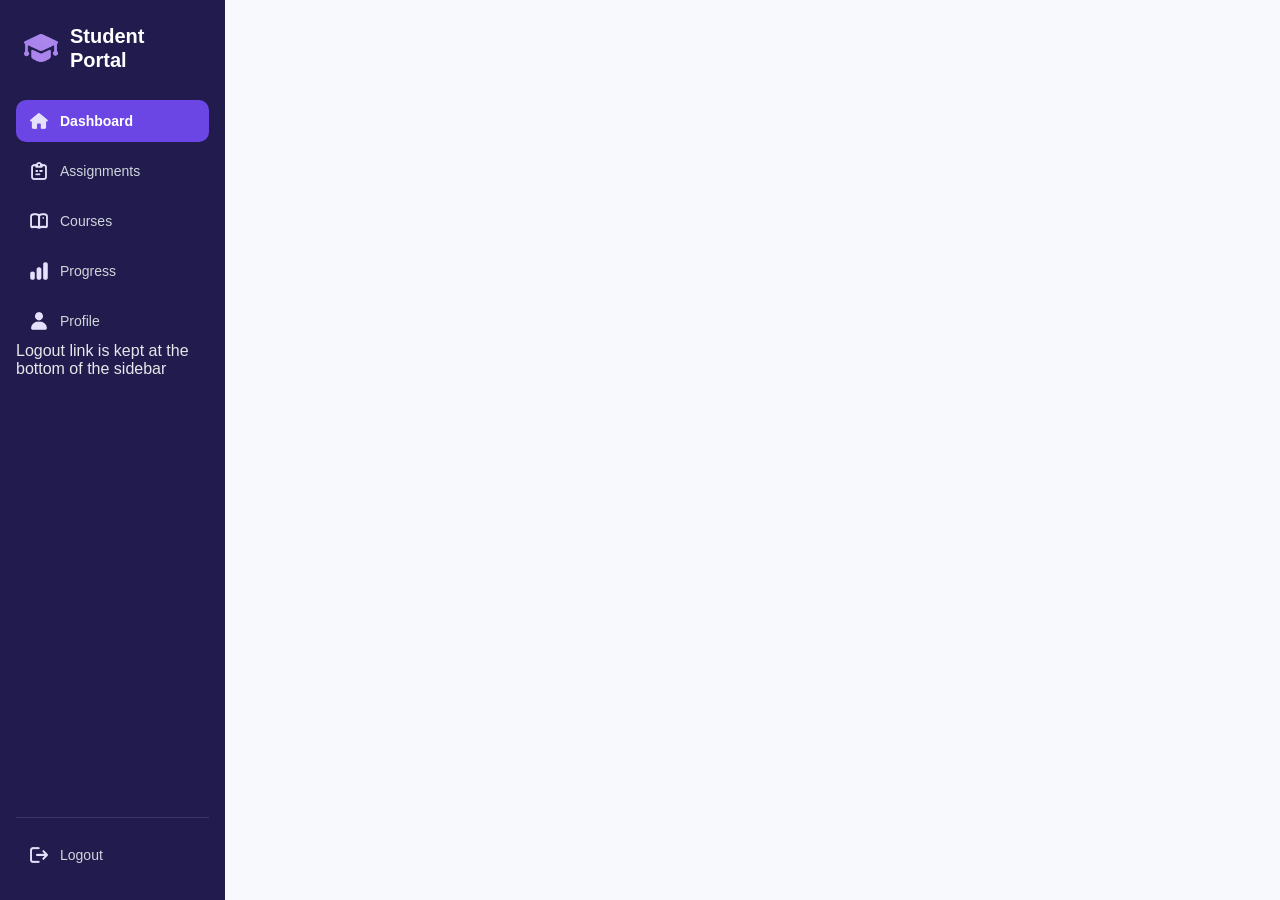
==== Students Submission/2601184_Vaishnavi_Sonawane/Task 2/index.html @ 696411e0 "Dashboard structure and sidear added" ====
<!DOCTYPE html>
<html lang="en">
<head>
    <meta charset="UTF-8">
    <meta name="viewport" content="width=device-width, initial-scale=1.0">
    <title>Student Portal - Dashboard</title>

    <!-- Linked style.css for styling -->
    <link rel="stylesheet" href="style.css">
</head>
<body>

    <div class="container">

        <!-- Sidebar (to provide navigation from one section to another) -->
        <aside class="sidebar">

            <div class="brand">
                <img src="Assets/17.png" alt="logo" class="brand-logo">
                <span>Student<br>Portal</span>
            </div>

            <!-- Navigation links (For easy navigations) -->
            <nav class="side-nav">

                <a href="#" class="nav-item active">
                    <img src="Assets/13.png" alt="Dashboard" class="nav-img">
                    <span>Dashboard</span>
                </a>

                <a href="#" class="nav-item">
                    <img src="Assets/12.png" alt="Assignments" class="nav-img">
                    <span>Assignments</span>
                </a>

                <a href="#" class="nav-item">
                    <img src="Assets/11.png" alt="Courses" class="nav-img">
                    <span>Courses</span>
                </a>

                <a href="#" class="nav-item">
                    <img src="Assets/10.png" alt="Progress" class="nav-img">
                    <span>Progress</span>
                </a>

                <a href="#" class="nav-item">
                    <img src="Assets/09.png" alt="Profile" class="nav-img">
                    <span>Profile</span>
                </a>

            </nav>

            Logout link is kept at the bottom of the sidebar
            <div class="sidebar-footer">
                <a href="#" class="nav-item">
                    <img src="Assets/08.png" alt="Logout" class="nav-img">
                    <span>Logout</span>
                </a>
            </div>

        </aside>
---- Students Submission/2601184_Vaishnavi_Sonawane/Task 2/style.css ----
/* Reset the default settings and styles */
* {
    margin: 0;
    padding: 0;
    box-sizing: border-box;
    font-family: 'Segoe UI', Tahoma, Geneva, Verdana, sans-serif;
}

body {
    background-color: #f8f9fc;
    color: #111827;
}

.container {
    display: flex;
    min-height: 100vh;
}

/* Sidebar (left side takes full height) */
.sidebar {
    width: 225px;
    background-color: #211c4d;
    color: #e5e7eb;
    display: flex;
    flex-direction: column;
    padding: 24px 16px;
    flex-shrink: 0;
}

.brand {
    display: flex;
    align-items: center;
    gap: 12px;
    padding: 0 8px 28px;
    font-size: 20px;
    font-weight: 700;
    color: #ffffff;
    line-height: 1.2;
}

.brand-logo {
    width: 34px;
    height: 34px;
    object-fit: contain;
}

.side-nav {
    display: flex;
    flex-direction: column;
    gap: 8px;
}

/* Flexbox (icon and link text in one row) */
.nav-item {
    display: flex;
    align-items: center;
    gap: 12px;
    padding: 12px 14px;
    border-radius: 10px;
    text-decoration: none;
    color: #d1d5db;
    font-size: 14px;
    font-weight: 500;
}

.nav-item.active {
    background-color: #6b46e5;
    color: #ffffff;
    font-weight: 600;
}

.nav-img {
    width: 18px;
    height: 18px;
    object-fit: contain;
}

/* Pushes the logout section to the bottom of the sidebar */
.sidebar-footer {
    margin-top: auto;
    padding-top: 16px;
    border-top: 1px solid rgba(255, 255, 255, 0.12);
}
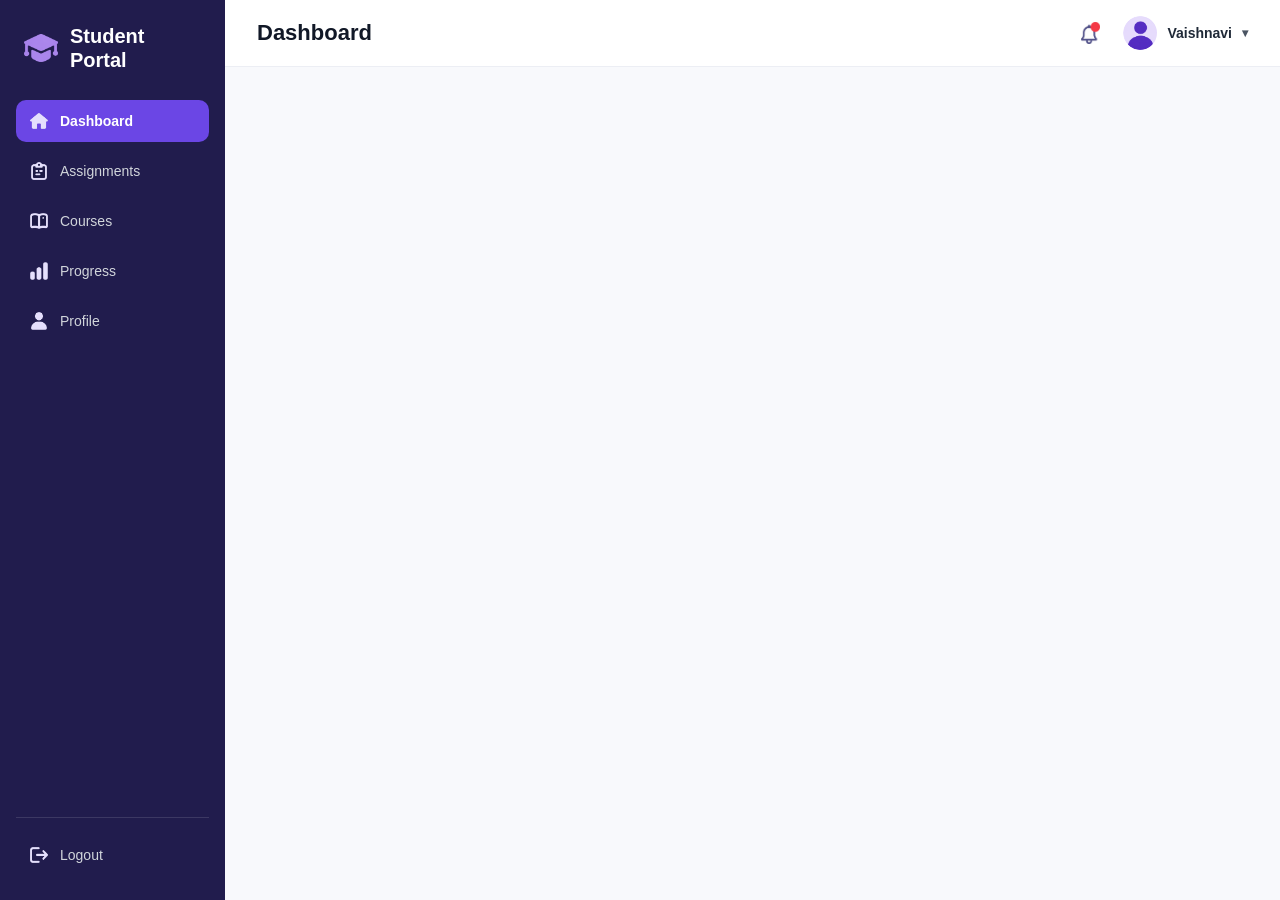
==== commit dcbf325d: "dashboard topbar and user profile added" ====
--- a/Students Submission/2601184_Vaishnavi_Sonawane/Task 2/index.html
+++ b/Students Submission/2601184_Vaishnavi_Sonawane/Task 2/index.html
@@ -51,7 +51,7 @@
 
             </nav>
 
-            Logout link is kept at the bottom of the sidebar
+            <!-- Logout link -->
             <div class="sidebar-footer">
                 <a href="#" class="nav-item">
                     <img src="Assets/08.png" alt="Logout" class="nav-img">
@@ -60,3 +60,27 @@
             </div>
 
         </aside>
+
+        <!-- Main wrapper (contains topbar and the content of the dashboard) -->
+        <div class="main-wrapper">
+
+            <!-- Topbar (page title and user info) -->
+            <header class="topbar">
+
+                <h1>Dashboard</h1>
+
+                <div class="user-controls">
+
+                    <div class="bell-icon">
+                        <img src="Assets/16.png" alt="Notifications">
+                    </div>
+
+                    <div class="profile-box">
+                        <img src="Assets/15.png" alt="Vaishnavi" class="avatar-img">
+                        <span>Vaishnavi</span>
+                        <span class="caret">&#9662;</span>
+                    </div>
+
+                </div>
+
+            </header>
--- a/Students Submission/2601184_Vaishnavi_Sonawane/Task 2/style.css
+++ b/Students Submission/2601184_Vaishnavi_Sonawane/Task 2/style.css
@@ -82,3 +82,59 @@
     padding-top: 16px;
     border-top: 1px solid rgba(255, 255, 255, 0.12);
 }
+
+/* Main area (takes the remaining space beside the sidebar) */
+.main-wrapper {
+    flex: 1;
+    display: flex;
+    flex-direction: column;
+}
+
+.topbar {
+    background-color: #ffffff;
+    padding: 16px 32px;
+    display: flex;
+    justify-content: space-between;
+    align-items: center;
+    border-bottom: 1px solid #eceef4;
+}
+
+.topbar h1 {
+    font-size: 22px;
+    font-weight: 700;
+    color: #111827;
+}
+
+.user-controls {
+    display: flex;
+    align-items: center;
+    gap: 22px;
+}
+
+.bell-icon img {
+    width: 22px;
+    height: 22px;
+    object-fit: contain;
+    display: block;
+}
+
+.profile-box {
+    display: flex;
+    align-items: center;
+    gap: 10px;
+    font-size: 14px;
+    font-weight: 600;
+    color: #1f2937;
+}
+
+.avatar-img {
+    width: 34px;
+    height: 34px;
+    border-radius: 50%;
+    object-fit: cover;
+}
+
+.caret {
+    font-size: 12px;
+    color: #4b5563;
+}
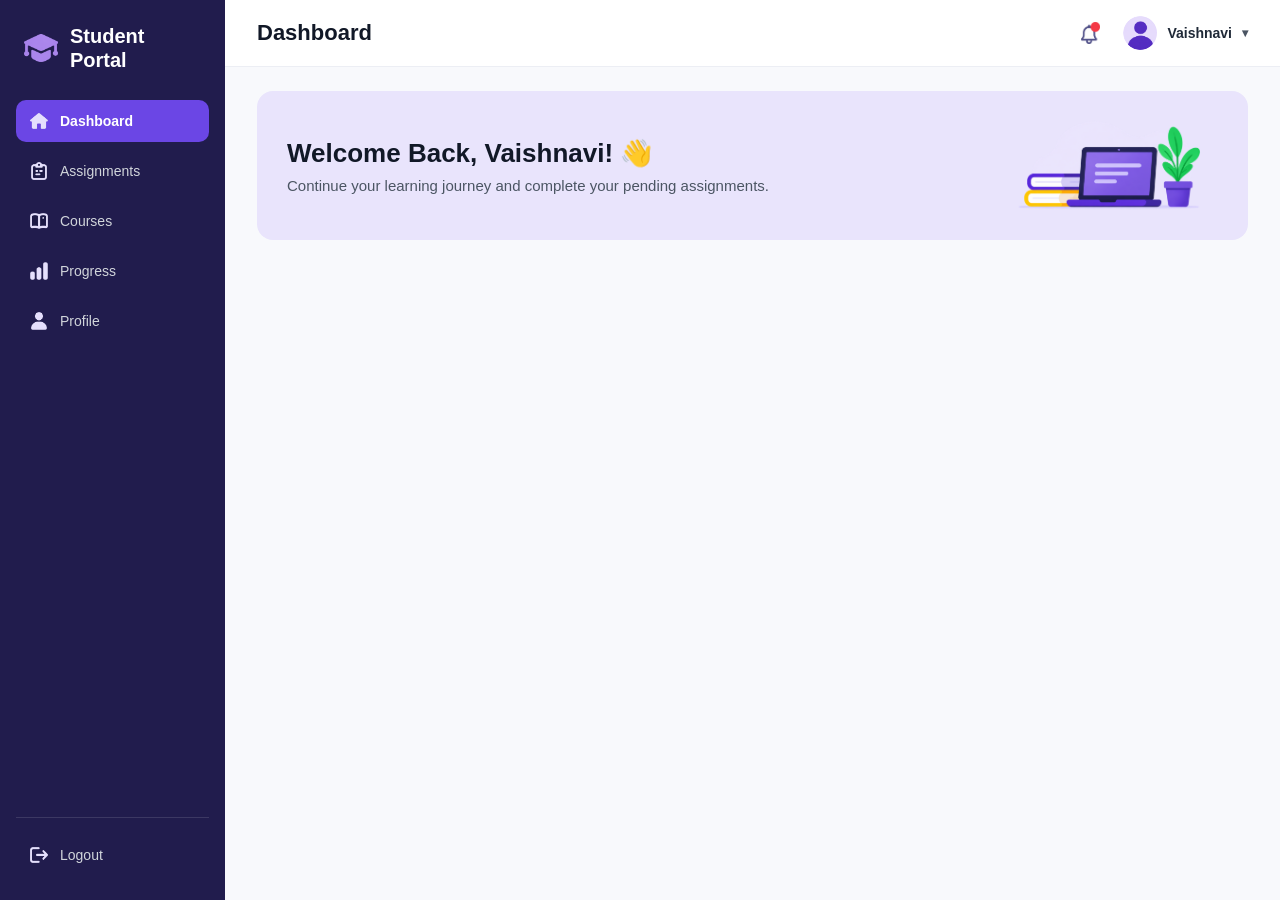
==== commit b46aa866: "Dashboard welcome banner added" ====
--- a/Students Submission/2601184_Vaishnavi_Sonawane/Task 2/index.html
+++ b/Students Submission/2601184_Vaishnavi_Sonawane/Task 2/index.html
@@ -84,3 +84,21 @@
                 </div>
 
             </header>
+
+            <!-- Main dashboard -->
+            <main class="content">
+
+                <!-- Welcome banner giving a short welcome message to the student -->
+                <section class="banner">
+
+                    <div class="banner-text">
+                        <h2>Welcome Back, Vaishnavi! <span class="wave">&#128075;</span></h2>
+                        <p>Continue your learning journey and complete your pending assignments.</p>
+                    </div>
+
+                    <div class="banner-art">
+                        <img src="Assets/18.png" alt="Learning illustration">
+                    </div>
+
+                </section>
+
--- a/Students Submission/2601184_Vaishnavi_Sonawane/Task 2/style.css
+++ b/Students Submission/2601184_Vaishnavi_Sonawane/Task 2/style.css
@@ -138,3 +138,41 @@
     font-size: 12px;
     color: #4b5563;
 }
+
+
+.content {
+    padding: 24px 32px;
+    display: flex;
+    flex-direction: column;
+    gap: 22px;
+}
+
+/* Welcome banner (text and illustration side by side) */
+.banner {
+    background-color: #e9e4fc;
+    border-radius: 16px;
+    padding: 22px 30px;
+    display: flex;
+    justify-content: space-between;
+    align-items: center;
+    gap: 20px;
+}
+
+.banner-text h2 {
+    font-size: 26px;
+    font-weight: 800;
+    color: #111827;
+    margin-bottom: 8px;
+}
+
+.banner-text p {
+    font-size: 15px;
+    color: #4b5563;
+}
+
+.banner-art img {
+    width: 210px;
+    height: auto;
+    object-fit: contain;
+    display: block;
+}
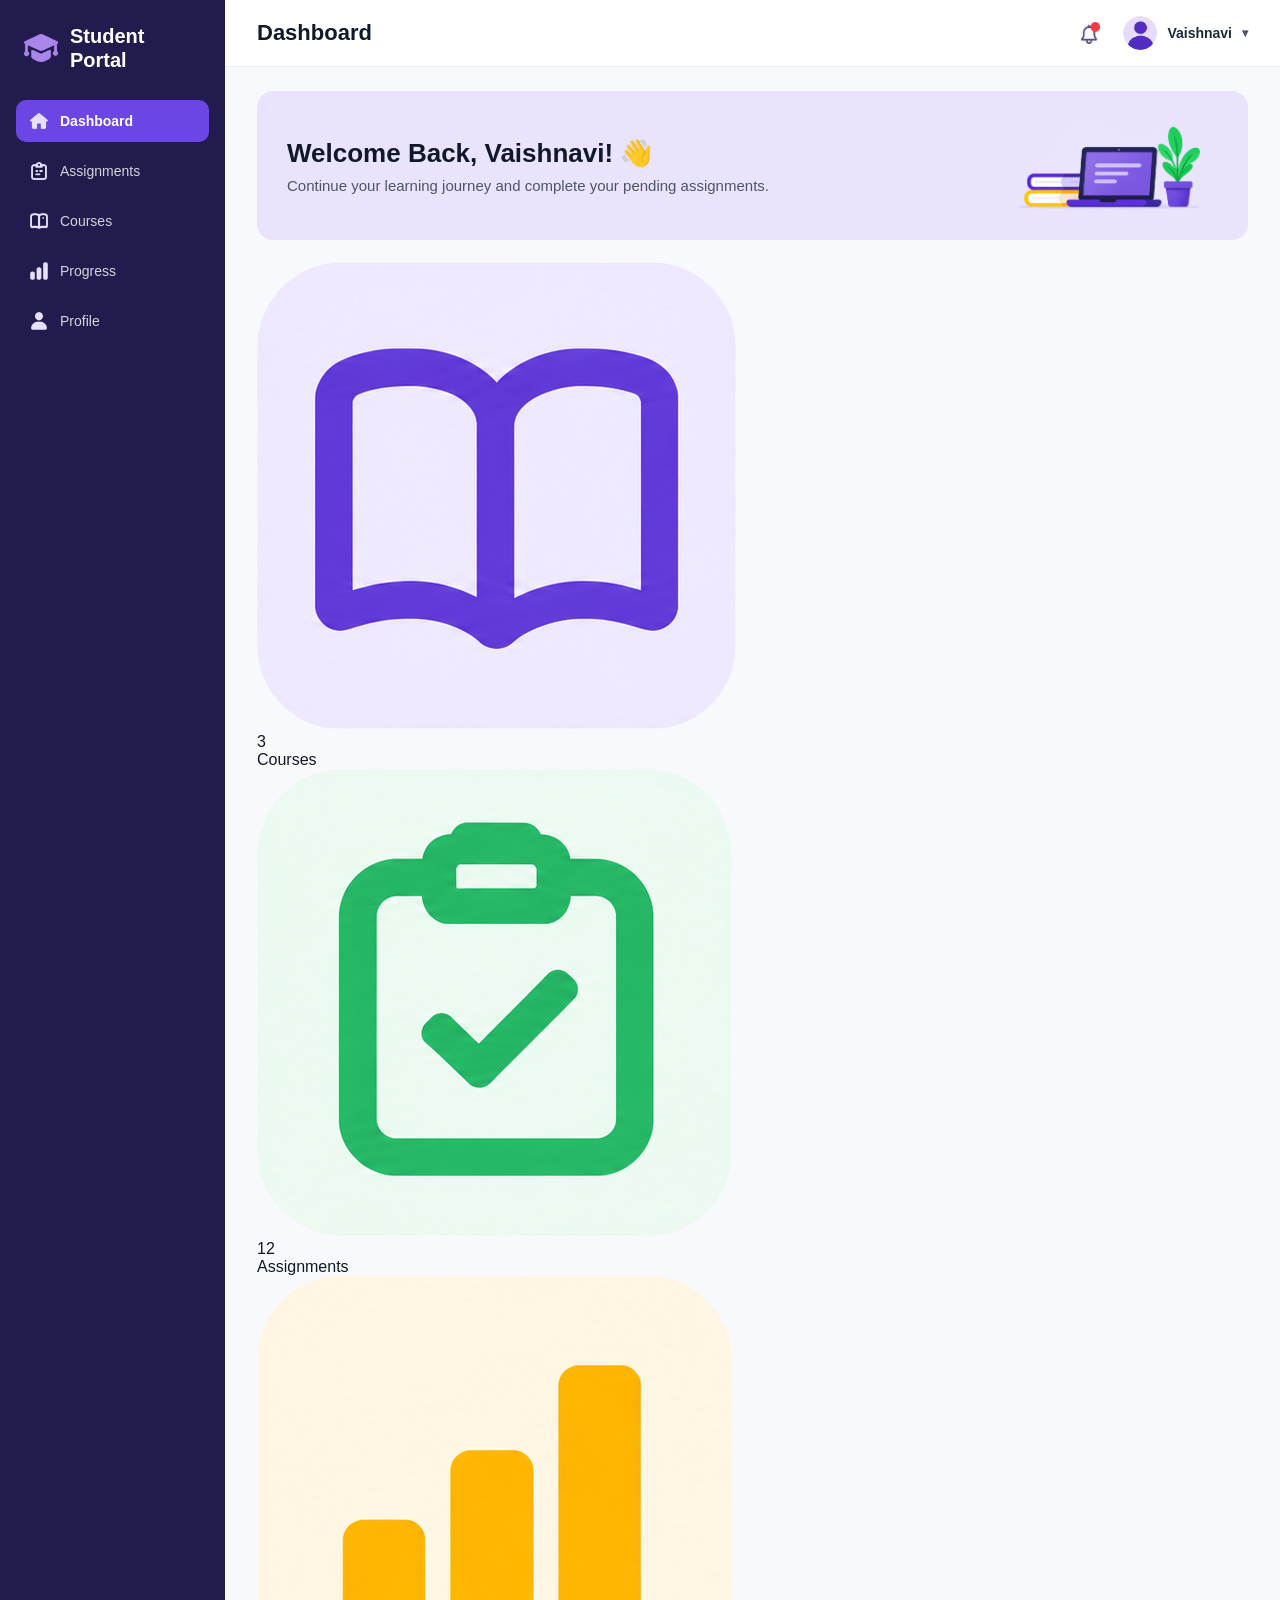
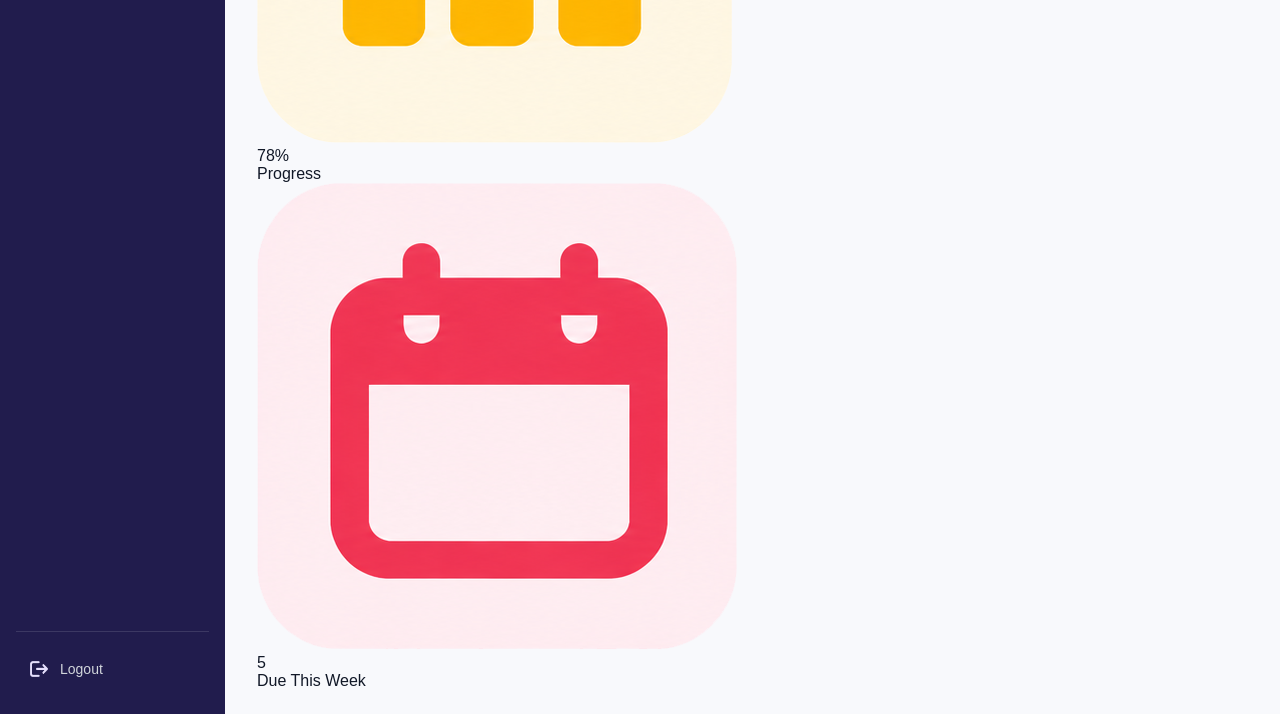
==== commit 5b95ef26: "Added courses section with progress bars" ====
--- a/Students Submission/2601184_Vaishnavi_Sonawane/Task 2/index.html
+++ b/Students Submission/2601184_Vaishnavi_Sonawane/Task 2/index.html
@@ -102,3 +102,40 @@
 
                 </section>
 
+                <!-- cards: display the student's overall learning details -->
+                <section class="stats-grid">
+
+                    <div class="stat-card card-purple">
+                        <img src="Assets/04.png" alt="Courses icon">
+                        <div class="stat-info">
+                            <div class="stat-num">3</div>
+                            <div class="stat-label">Courses</div>
+                        </div>
+                    </div>
+
+                    <div class="stat-card card-green">
+                        <img src="Assets/03.png" alt="Assignments icon">
+                        <div class="stat-info">
+                            <div class="stat-num">12</div>
+                            <div class="stat-label">Assignments</div>
+                        </div>
+                    </div>
+
+                    <div class="stat-card card-yellow">
+                        <img src="Assets/02.png" alt="Progress icon">
+                        <div class="stat-info">
+                            <div class="stat-num">78%</div>
+                            <div class="stat-label">Progress</div>
+                        </div>
+                    </div>
+
+                    <div class="stat-card card-pink">
+                        <img src="Assets/01.png" alt="Due this week icon">
+                        <div class="stat-info">
+                            <div class="stat-num">5</div>
+                            <div class="stat-label">Due This Week</div>
+                        </div>
+                    </div>
+
+                </section>
+
--- a/Students Submission/2601184_Vaishnavi_Sonawane/Task 2/style.css
+++ b/Students Submission/2601184_Vaishnavi_Sonawane/Task 2/style.css
@@ -139,7 +139,6 @@
     color: #4b5563;
 }
 
-
 .content {
     padding: 24px 32px;
     display: flex;
@@ -176,3 +175,89 @@
     object-fit: contain;
     display: block;
 }
+
+
+/* Two panels (next to each other) */
+.bottom-grid {
+    display: grid;
+    grid-template-columns: 1fr 1fr;
+    gap: 20px;
+}
+
+.panel {
+    background-color: #ffffff;
+    border: 1px solid #eceef4;
+    border-radius: 16px;
+    padding: 22px 24px;
+}
+
+.panel h3 {
+    font-size: 18px;
+    font-weight: 700;
+    color: #111827;
+    margin-bottom: 16px;
+}
+
+/* Course details and icons */
+.course-row {
+    display: flex;
+    align-items: center;
+    gap: 14px;
+    padding: 12px 0;
+    border-bottom: 1px solid #f1f3f8;
+}
+
+.course-row:last-child {
+    border-bottom: none;
+    padding-bottom: 0;
+}
+
+.course-icon {
+    width: 38px;
+    height: 38px;
+    object-fit: contain;
+    flex-shrink: 0;
+}
+
+.course-meta {
+    flex: 1;
+}
+
+.course-title {
+    font-size: 15px;
+    font-weight: 700;
+    color: #111827;
+}
+
+.course-sub {
+    font-size: 12px;
+    color: #6b7280;
+    margin-top: 2px;
+}
+
+.course-progress-box {
+    width: 110px;
+    text-align: right;
+}
+
+.percent {
+    font-size: 13px;
+    font-weight: 700;
+    color: #111827;
+    margin-bottom: 6px;
+}
+
+/* The background and filled part (show course progress) */
+.bar-bg {
+    width: 100%;
+    height: 6px;
+    background-color: #e5e7eb;
+    border-radius: 999px;
+    overflow: hidden;
+}
+
+.bar-fill {
+    height: 100%;
+    background-color: #6b46e5;
+    border-radius: 999px;
+}
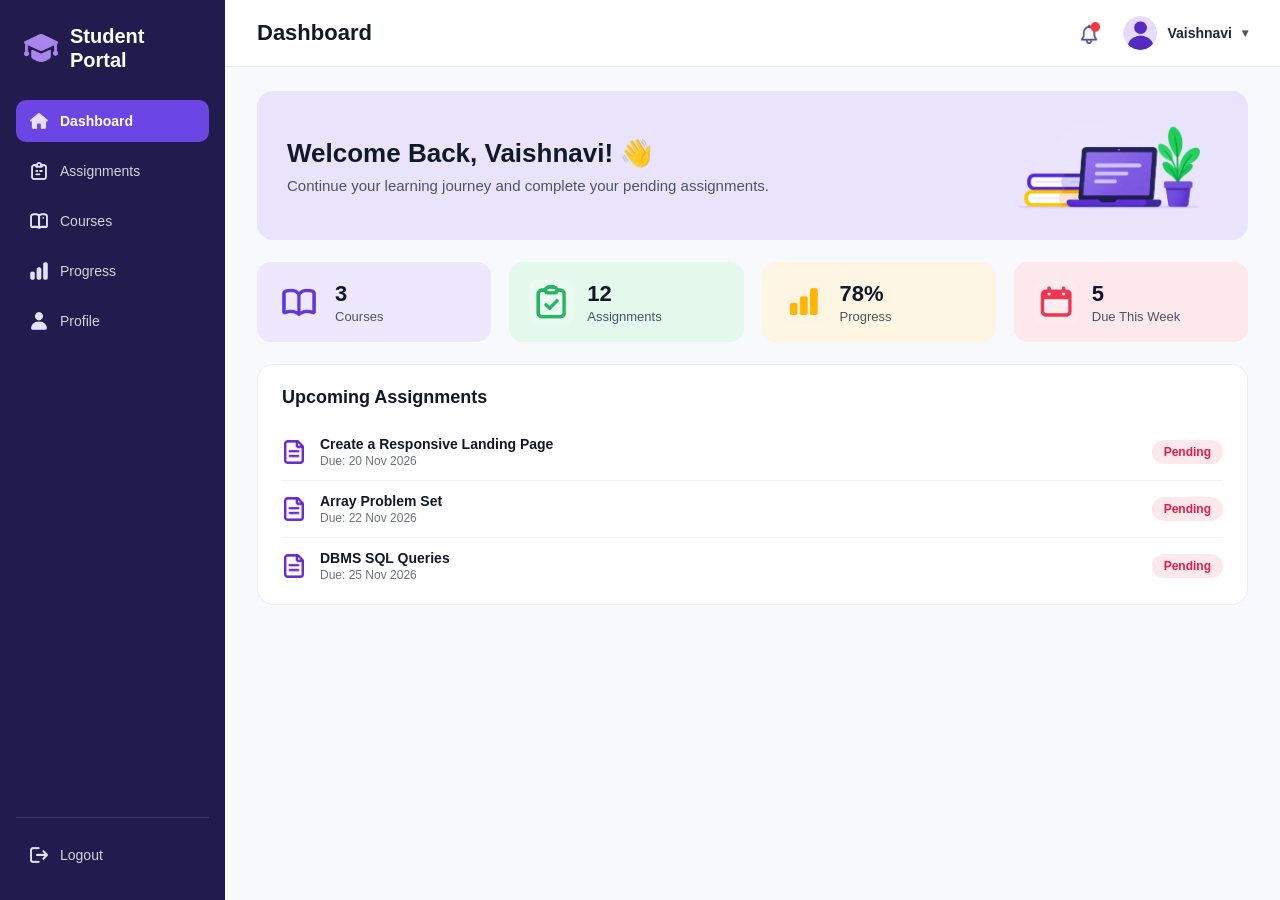
==== commit ead6096d: "Added upcoming assignments section" ====
--- a/Students Submission/2601184_Vaishnavi_Sonawane/Task 2/index.html
+++ b/Students Submission/2601184_Vaishnavi_Sonawane/Task 2/index.html
@@ -139,3 +139,56 @@
 
                 </section>
 
+
+                    <!-- panel(shows upcoming events and deadlines) -->
+                    <div class="panel">
+
+                        <h3>Upcoming Assignments</h3>
+
+                        <div class="assignment-row">
+                            <img src="Assets/14.png" alt="Assignment" class="doc-img">
+
+                            <div class="assignment-meta">
+                                <div class="assignment-title">Create a Responsive Landing Page</div>
+                                <div class="assignment-due">Due: 20 Nov 2026</div>
+                            </div>
+
+                            <span class="badge">Pending</span>
+                        </div>
+
+
+                        <div class="assignment-row">
+                            <img src="Assets/14.png" alt="Assignment" class="doc-img">
+
+                            <div class="assignment-meta">
+                                <div class="assignment-title">Array Problem Set</div>
+                                <div class="assignment-due">Due: 22 Nov 2026</div>
+                            </div>
+
+                            <span class="badge">Pending</span>
+                        </div>
+
+
+                        <div class="assignment-row">
+                            <img src="Assets/14.png" alt="Assignment" class="doc-img">
+
+                            <div class="assignment-meta">
+                                <div class="assignment-title">DBMS SQL Queries</div>
+                                <div class="assignment-due">Due: 25 Nov 2026</div>
+                            </div>
+
+                            <span class="badge">Pending</span>
+                        </div>
+
+                    </div>
+
+                </section>
+
+            </main>
+
+        </div>
+
+    </div>
+
+</body>
+</html>
--- a/Students Submission/2601184_Vaishnavi_Sonawane/Task 2/style.css
+++ b/Students Submission/2601184_Vaishnavi_Sonawane/Task 2/style.css
@@ -17,7 +17,7 @@
     min-height: 100vh;
 }
 
-/* Sidebar (left side takes full height) */
+/* Sidebar (left side takes full height)  */
 .sidebar {
     width: 225px;
     background-color: #211c4d;
@@ -176,6 +176,55 @@
     display: block;
 }
 
+/* Grid (four dashboard cards in one row) */
+.stats-grid {
+    display: grid;
+    grid-template-columns: repeat(4, 1fr);
+    gap: 18px;
+}
+
+.stat-card {
+    display: flex;
+    align-items: center;
+    gap: 14px;
+    padding: 18px 20px;
+    border-radius: 14px;
+}
+
+.stat-card img {
+    width: 44px;
+    height: 44px;
+    object-fit: contain;
+    flex-shrink: 0;
+}
+
+.card-purple {
+    background-color: #ede8fd;
+}
+
+.card-green {
+    background-color: #e4f8ec;
+}
+
+.card-yellow {
+    background-color: #fdf6e2;
+}
+
+.card-pink {
+    background-color: #fce8ed;
+}
+
+.stat-num {
+    font-size: 22px;
+    font-weight: 800;
+    color: #111827;
+}
+
+.stat-label {
+    font-size: 13px;
+    color: #4b5563;
+    margin-top: 2px;
+}
 
 /* Two panels (next to each other) */
 .bottom-grid {
@@ -261,3 +310,50 @@
     background-color: #6b46e5;
     border-radius: 999px;
 }
+
+/* Assignment details (in separate rows) */
+.assignment-row {
+    display: flex;
+    align-items: center;
+    gap: 14px;
+    padding: 12px 0;
+    border-bottom: 1px solid #f1f3f8;
+}
+
+.assignment-row:last-child {
+    border-bottom: none;
+    padding-bottom: 0;
+}
+
+.doc-img {
+    width: 24px;
+    height: 24px;
+    object-fit: contain;
+    flex-shrink: 0;
+}
+
+.assignment-meta {
+    flex: 1;
+}
+
+.assignment-title {
+    font-size: 14px;
+    font-weight: 700;
+    color: #111827;
+}
+
+.assignment-due {
+    font-size: 12px;
+    color: #6b7280;
+    margin-top: 2px;
+}
+
+/* Badge makes the pending status easy to notice */
+.badge {
+    background-color: #fde8ec;
+    color: #e11d48;
+    font-size: 12px;
+    font-weight: 600;
+    padding: 5px 12px;
+    border-radius: 999px;
+}
